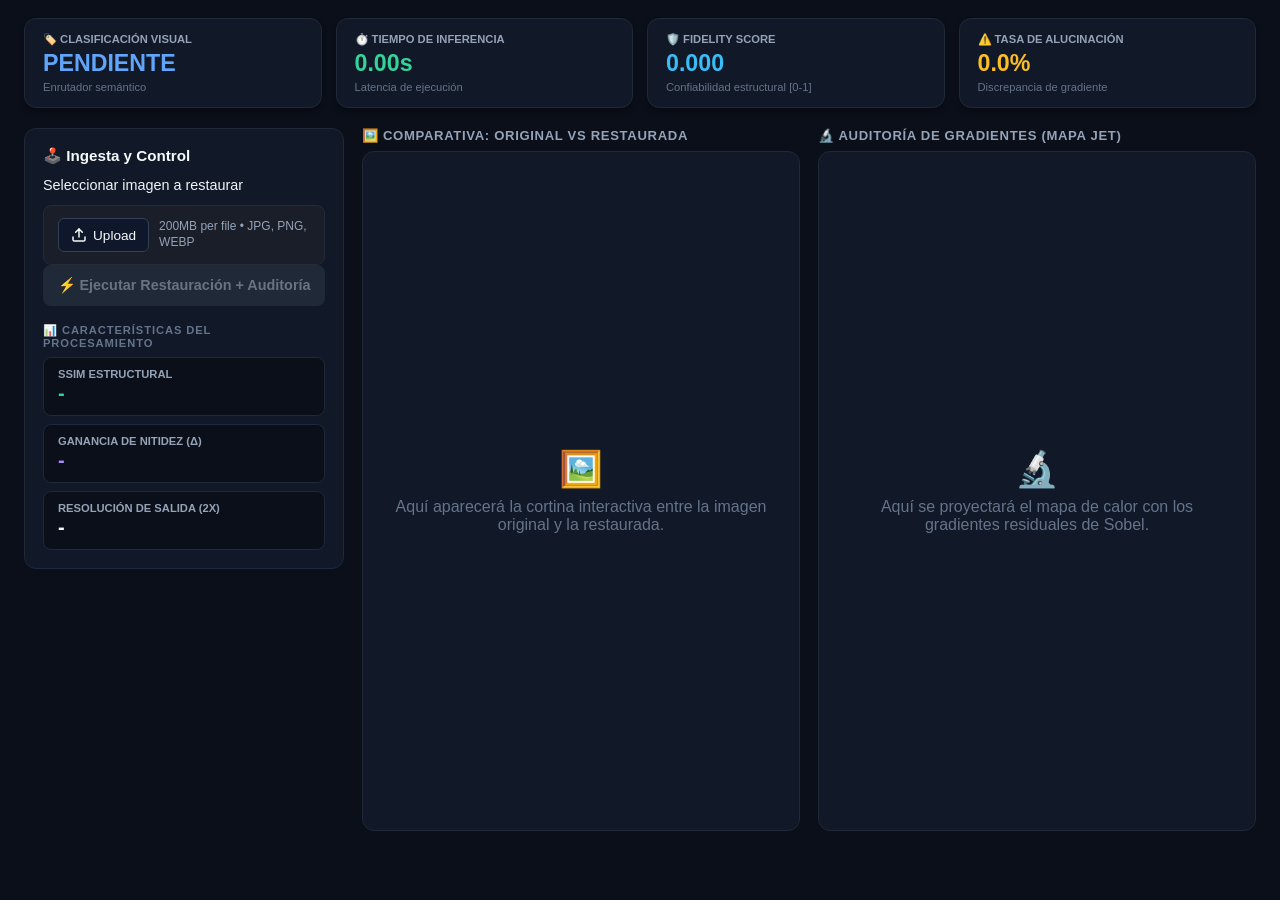
==== frontend/index.html @ 92081512 ""division app.py en frondent"" ====
<!DOCTYPE html>
<html lang="es">
<head>
  <meta charset="UTF-8">
  <meta name="viewport" content="width=device-width, initial-scale=1.0">
  <title>VisionRestore AI - Auditoría & Super-Resolución</title>
  <!-- Enlace a la hoja de estilos -->
  <link rel="stylesheet" href="css/style.css?v=3">
</head>
<body>
  <div class="app-container">
    <!-- Telemetría Superior -->
    <header class="telemetry-bar">
      <div class="metric-card">
        <span class="metric-label">🏷️ Clasificación Visual</span>
        <span class="metric-value text-blue" id="val-categoria">PENDIENTE</span>
        <span class="metric-sub">Enrutador semántico</span>
      </div>
      <div class="metric-card">
        <span class="metric-label">⏱️ Tiempo de Inferencia</span>
        <span class="metric-value text-green" id="val-latencia">0.00s</span>
        <span class="metric-sub">Latencia de ejecución</span>
      </div>
      <div class="metric-card">
        <span class="metric-label">🛡️ Fidelity Score</span>
        <span class="metric-value text-sky" id="val-fidelity">0.000</span>
        <span class="metric-sub">Confiabilidad estructural [0-1]</span>
      </div>
      <div class="metric-card">
        <span class="metric-label">⚠️ Tasa de Alucinación</span>
        <span class="metric-value text-amber" id="val-alucinacion">0.0%</span>
        <span class="metric-sub">Discrepancia de gradiente</span>
      </div>
    </header>

    <!-- Layout Principal: 3 Columnas -->
    <main class="main-layout">
      <!-- Columna 1: Ingesta y Controles -->
      <aside class="panel-controls">
        <h3>🕹️ Ingesta y Control</h3>
        
        <!-- Título superior del uploader -->
        <div class="uploader-title">Seleccionar imagen a restaurar</div>

        <!-- Tarjeta estilo Streamlit Uploader con Drag & Drop nativo -->
        <label for="file-input" class="streamlit-uploader" id="drop-zone">
          <input type="file" id="file-input" accept="image/png, image/jpeg, image/jpg, image/webp" style="display: none !important;">
          <div class="uploader-btn">
            <svg xmlns="http://www.w3.org/2000/svg" width="16" height="16" viewBox="0 0 24 24" fill="none" stroke="currentColor" stroke-width="2.2" stroke-linecap="round" stroke-linejoin="round">
              <path d="M21 15v4a2 2 0 0 1-2 2H5a2 2 0 0 1-2-2v-4"/>
              <polyline points="17 8 12 3 7 8"/>
              <line x1="12" y1="3" x2="12" y2="15"/>
            </svg>
            <span>Upload</span>
          </div>
          <span class="uploader-info">200MB per file • JPG, PNG, WEBP</span>
        </label>

        <!-- Información de archivo subido -->
        <div id="file-info" class="file-info hidden">
          <p id="info-name">📄 <b>Archivo:</b> -</p>
          <p id="info-res">📐 <b>Resolución:</b> -</p>
        </div>

        <button id="btn-process" class="btn-primary" disabled>
          ⚡ Ejecutar Restauración + Auditoría
        </button>

        <div class="section-title">📊 Características del Procesamiento</div>

        <div class="side-card">
          <span class="side-title">SSIM Estructural</span>
          <span class="side-val text-green" id="side-ssim">-</span>
        </div>
        <div class="side-card">
          <span class="side-title">Ganancia de Nitidez (Δ)</span>
          <span class="side-val text-purple" id="side-nitidez">-</span>
        </div>
        <div class="side-card">
          <span class="side-title">Resolución de Salida (2x)</span>
          <span class="side-val text-white" id="side-res">-</span>
        </div>

        <a id="btn-download" class="btn-secondary hidden" download="imagen_restaurada.png">
          📥 Descargar Imagen Restaurada
        </a>
      </aside>

      <!-- Columna 2: Comparador Deslizante Antes / Después -->
      <section class="viewer-panel">
        <h4>🖼️ Comparativa: Original vs Restaurada</h4>
        <div class="viewer-box comparison-container" id="slider-container">
          <div class="empty-state" id="empty-state-comp">
            <span>🖼️</span>
            <p>Aquí aparecerá la cortina interactiva entre la imagen original y la restaurada.</p>
          </div>
          
          <img id="img-after" class="comp-img comp-after hidden" alt="Restaurada">
          <div class="comp-before-wrapper hidden" id="before-wrapper">
            <img id="img-before" class="comp-img comp-before" alt="Original">
          </div>
          <input type="range" min="0" max="100" value="50" class="slider" id="comp-range">
          <div class="slider-divider hidden" id="slider-line"></div>
        </div>
      </section>

      <!-- Columna 3: Mapa de Calor de Gradientes -->
      <section class="viewer-panel">
        <h4>🔬 Auditoría de Gradientes (Mapa JET)</h4>
        <div class="viewer-box" id="heatmap-container">
          <div class="empty-state" id="empty-state-heat">
            <span>🔬</span>
            <p>Aquí se proyectará el mapa de calor con los gradientes residuales de Sobel.</p>
          </div>
          <img id="img-heatmap" class="heatmap-img hidden" alt="Heatmap JET">
          <p id="heat-caption" class="caption hidden">
            Residuos de Sobolev: Rojo/Amarillo = Modificaciones | Azul = Fidelidad Pura
          </p>
        </div>
      </section>
    </main>
  </div>

  <!-- Enlace al script JS -->
  <script src="js/app.js?v=3"></script>
</body>
</html>
---- frontend/css/style.css ----
* {
  box-sizing: border-box;
  margin: 0;
  padding: 0;
  font-family: -apple-system, BlinkMacSystemFont, "Segoe UI", Roboto, Helvetica, Arial, sans-serif;
}

body {
  background-color: #0b0f19;
  color: #e2e8f0;
  min-height: 100vh;
  padding: 18px 24px;
}

.app-container {
  max-width: 1750px;
  margin: 0 auto;
}

/* Barra Superior */
.telemetry-bar {
  display: grid;
  grid-template-columns: repeat(4, 1fr);
  gap: 14px;
  margin-bottom: 20px;
}

.metric-card {
  background: #111827;
  border: 1px solid #1f2937;
  border-radius: 12px;
  padding: 14px 18px;
  box-shadow: 0 4px 6px -1px rgba(0, 0, 0, 0.4);
}

.metric-label {
  font-size: 0.70rem;
  font-weight: 700;
  text-transform: uppercase;
  color: #94a3b8;
  display: block;
  margin-bottom: 4px;
}

.metric-value {
  font-size: 1.45rem;
  font-weight: 800;
  display: block;
}

.metric-sub {
  font-size: 0.70rem;
  color: #64748b;
  margin-top: 4px;
  display: block;
}

/* Colores de telemetría */
.text-blue { color: #60a5fa; }
.text-green { color: #34d399; }
.text-sky { color: #38bdf8; }
.text-amber { color: #fbbf24; }
.text-purple { color: #a78bfa; }
.text-white { color: #f8fafc; }

/* Grid principal */
.main-layout {
  display: grid;
  grid-template-columns: 320px 1.25fr 1.25fr;
  gap: 18px;
  align-items: start;
}

/* Panel Izquierdo */
.panel-controls {
  background: #111827;
  border: 1px solid #1f2937;
  border-radius: 12px;
  padding: 18px;
}

.panel-controls h3 {
  font-size: 0.95rem;
  color: #f8fafc;
  margin-bottom: 12px;
}

/* ---------------------------------------------------
   NUEVA ZONA DE UPLOAD (Estilo Streamlit horizontal)
--------------------------------------------------- */
.uploader-title {
  font-size: 0.90rem;
  color: #f1f5f9;
  font-weight: 500;
  margin-bottom: 12px;
}

.streamlit-uploader {
  display: flex;
  align-items: center;
  gap: 10px; /* Reducimos el hueco entre botón y texto */
  background-color: #1a1e28;
  border: 1px solid #232b3d;
  border-radius: 8px;
  padding: 12px 14px; /* Menos margen interno para dar más espacio al texto */
  cursor: pointer;
  transition: all 0.2s ease;
  user-select: none;
}

.streamlit-uploader:hover {
  background-color: #242936;
  border-color: #374461;
}

.streamlit-uploader.dragover {
  border-color: #ef4444;
  background-color: rgba(239, 68, 68, 0.08);
}

.uploader-btn {
  display: inline-flex;
  align-items: center;
  gap: 6px;
  background-color: #0f172a;
  color: #f8fafc;
  border: 1px solid #334155;
  border-radius: 6px;
  padding: 8px 12px; /* Botón ligeramente más compacto */
  font-size: 0.85rem;
  font-weight: 500;
  pointer-events: none;
  flex-shrink: 0; /* ¡Clave! Evita que el botón negro se deforme o aplaste */
}

.uploader-info {
  font-size: 0.75rem; /* Texto levemente más pequeño */
  color: #94a3b8;
  white-space: normal; /* ¡Clave! Permite que el texto salte de línea si la caja es muy angosta */
  line-height: 1.3; /* Separación de líneas agradable si se divide en dos */
  pointer-events: none;
}
/* --------------------------------------------------- */

/* Información de imagen seleccionada */
.file-info {
  background: #0b0f19;
  border: 1px solid #1f2937;
  border-radius: 8px;
  padding: 10px 12px;
  margin: 14px 0 10px 0;
  font-size: 0.78rem;
  color: #94a3b8;
  line-height: 1.5;
}

/* Botón principal */
.btn-primary {
  width: 100%;
  background: #ef4444;
  color: #fff;
  border: none;
  border-radius: 8px;
  padding: 12px;
  font-weight: 700;
  font-size: 0.90rem;
  cursor: pointer;
  transition: 0.2s;
}

.btn-primary:hover:not(:disabled) {
  background: #dc2626;
  box-shadow: 0 0 14px rgba(239, 68, 68, 0.4);
}

.btn-primary:disabled {
  background: #1f2937;
  color: #6b7280;
  cursor: not-allowed;
  box-shadow: none;
}

/* Botón de descarga */
.btn-secondary {
  display: block;
  text-align: center;
  width: 100%;
  background: #1f2937;
  color: #fff;
  text-decoration: none;
  border: 1px solid #374151;
  border-radius: 8px;
  padding: 10px;
  font-size: 0.85rem;
  font-weight: 600;
  margin-top: 14px;
}

.btn-secondary:hover {
  background: #374151;
}

.section-title {
  margin-top: 18px;
  margin-bottom: 8px;
  font-size: 0.70rem;
  font-weight: 700;
  text-transform: uppercase;
  color: #64748b;
  letter-spacing: 0.08em;
}

.side-card {
  background: #0b0f19;
  border: 1px solid #1f2937;
  border-radius: 8px;
  padding: 10px 14px;
  margin-top: 8px;
}

.side-title {
  font-size: 0.70rem;
  text-transform: uppercase;
  color: #94a3b8;
  font-weight: 700;
  display: block;
}

.side-val {
  font-size: 1.25rem;
  font-weight: 800;
  display: block;
  margin-top: 2px;
}

/* Visores */
.viewer-panel h4 {
  font-size: 0.82rem;
  text-transform: uppercase;
  color: #94a3b8;
  margin-bottom: 8px;
  letter-spacing: 0.05em;
}

.viewer-box {
  background: #111827;
  border: 1px solid #1f2937;
  border-radius: 12px;
  min-height: 540px;
  height: 680px;
  position: relative;
  overflow: hidden;
  display: flex;
  flex-direction: column;
  align-items: center;
  justify-content: center;
}

.empty-state {
  text-align: center;
  color: #64748b;
  padding: 24px;
}

.empty-state span {
  font-size: 2.2rem;
  display: block;
  margin-bottom: 8px;
}

/* Comparador Deslizante */
.comparison-container {
  position: relative;
  user-select: none;
}

.comp-img {
  width: 100%;
  height: 100%;
  object-fit: contain;
  position: absolute;
  top: 0;
  left: 0;
}

.comp-before-wrapper {
  position: absolute;
  top: 0;
  left: 0;
  width: 100% !important; /* Obliga a que la caja mida igual que la imagen de fondo */
  height: 100%;
  z-index: 2;
  /* Máscara de recorte inicial al 50% */
  clip-path: polygon(0 0, 50% 0, 50% 100%, 0 100%); 
}

.comp-before {
  width: 100%;
  height: 100%;
  object-fit: contain;
}

.slider-divider {
  position: absolute;
  top: 0;
  bottom: 0;
  left: 50%;
  width: 3px;
  background: #ef4444;
  z-index: 3;
  pointer-events: none;
  box-shadow: 0 0 10px rgba(239, 68, 68, 0.8);
}

.slider {
  position: absolute;
  top: 0;
  left: 0;
  width: 100%;
  height: 100%;
  opacity: 0;
  z-index: 4;
  cursor: ew-resize;
}

/* Heatmap */
.heatmap-img {
  width: 100%;
  height: calc(100% - 36px);
  object-fit: contain;
}

.caption {
  font-size: 0.72rem;
  color: #94a3b8;
  padding: 8px 12px;
  text-align: center;
}

.hidden {
  display: none !important;
}
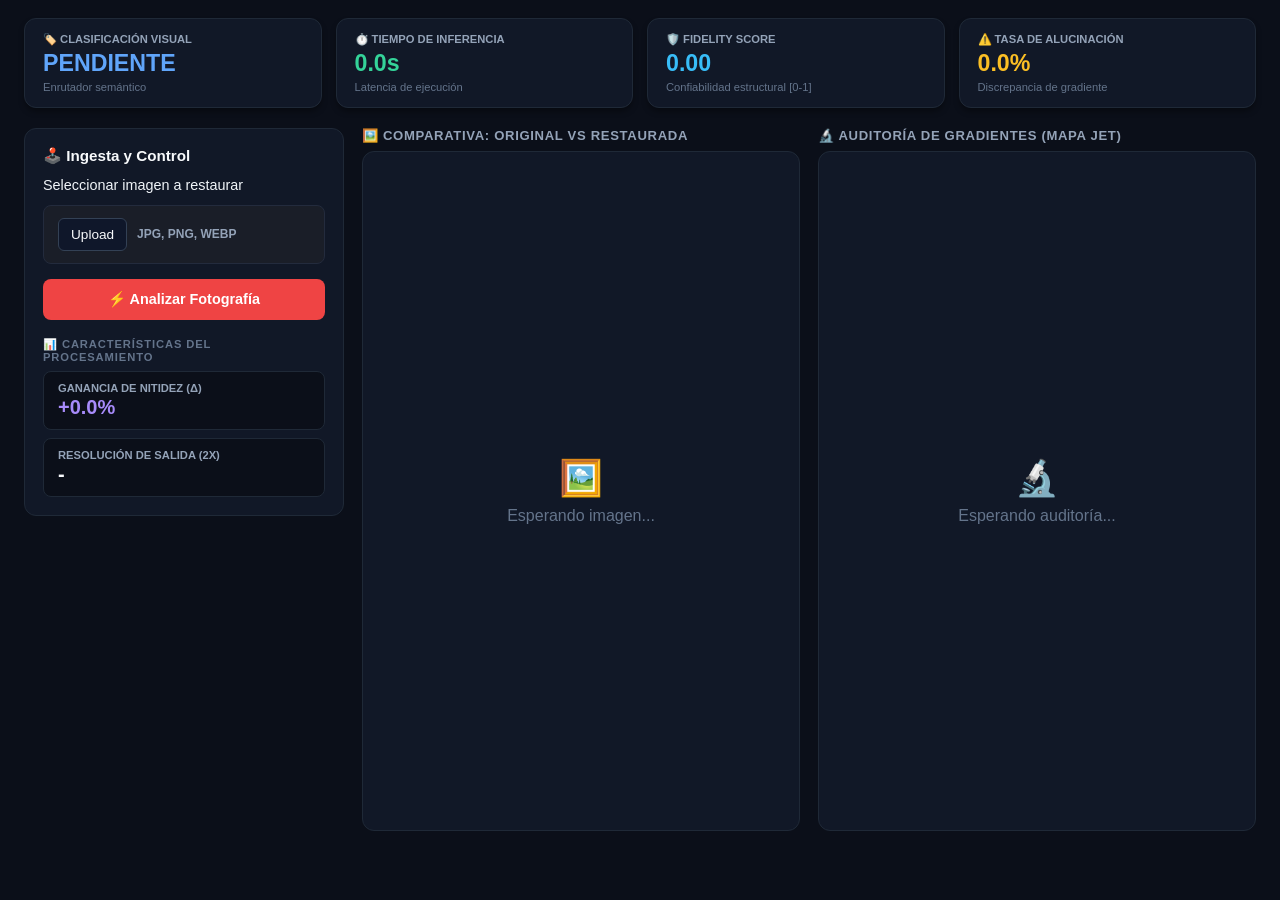
==== commit 249eb143: ""Mejora"" ====
--- a/frontend/index.html
+++ b/frontend/index.html
@@ -3,12 +3,12 @@
 <head>
   <meta charset="UTF-8">
   <meta name="viewport" content="width=device-width, initial-scale=1.0">
-  <title>VisionRestore AI - Auditoría & Super-Resolución</title>
-  <!-- Enlace a la hoja de estilos -->
-  <link rel="stylesheet" href="css/style.css?v=3">
+  <title>VisionRestore AI - Tesis</title>
+  <link rel="stylesheet" href="css/style.css">
 </head>
 <body>
   <div class="app-container">
+    
     <!-- Telemetría Superior -->
     <header class="telemetry-bar">
       <div class="metric-card">
@@ -18,12 +18,12 @@
       </div>
       <div class="metric-card">
         <span class="metric-label">⏱️ Tiempo de Inferencia</span>
-        <span class="metric-value text-green" id="val-latencia">0.00s</span>
+        <span class="metric-value text-green" id="val-latencia">0.0s</span>
         <span class="metric-sub">Latencia de ejecución</span>
       </div>
       <div class="metric-card">
         <span class="metric-label">🛡️ Fidelity Score</span>
-        <span class="metric-value text-sky" id="val-fidelity">0.000</span>
+        <span class="metric-value text-sky" id="val-fidelity">0.00</span>
         <span class="metric-sub">Confiabilidad estructural [0-1]</span>
       </div>
       <div class="metric-card">
@@ -33,95 +33,151 @@
       </div>
     </header>
 
-    <!-- Layout Principal: 3 Columnas -->
     <main class="main-layout">
-      <!-- Columna 1: Ingesta y Controles -->
+      <!-- PANEL IZQUIERDO: Controles -->
       <aside class="panel-controls">
         <h3>🕹️ Ingesta y Control</h3>
+        <div class="uploader-title">Seleccionar imagen a restaurar</div>
         
-        <!-- Título superior del uploader -->
-        <div class="uploader-title">Seleccionar imagen a restaurar</div>
+        <label for="image-upload" class="streamlit-uploader" id="drop-zone">
+          <input type="file" id="image-upload" accept="image/png, image/jpeg, image/jpg, image/webp" style="display: none;">
+          <div class="uploader-btn"><span>Upload</span></div>
+          <span class="uploader-info" id="file-name-display">JPG, PNG, WEBP</span>
+        </label>
+        
+        <button id="btn-analizar" class="btn-primary" style="margin-top: 15px;">⚡ Analizar Fotografía</button>
+        <p id="estado" style="color:#fbbf24; font-size:12px; margin-top:10px;"></p>
 
-        <!-- Tarjeta estilo Streamlit Uploader con Drag & Drop nativo -->
-        <label for="file-input" class="streamlit-uploader" id="drop-zone">
-          <input type="file" id="file-input" accept="image/png, image/jpeg, image/jpg, image/webp" style="display: none !important;">
-          <div class="uploader-btn">
-            <svg xmlns="http://www.w3.org/2000/svg" width="16" height="16" viewBox="0 0 24 24" fill="none" stroke="currentColor" stroke-width="2.2" stroke-linecap="round" stroke-linejoin="round">
-              <path d="M21 15v4a2 2 0 0 1-2 2H5a2 2 0 0 1-2-2v-4"/>
-              <polyline points="17 8 12 3 7 8"/>
-              <line x1="12" y1="3" x2="12" y2="15"/>
-            </svg>
-            <span>Upload</span>
-          </div>
-          <span class="uploader-info">200MB per file • JPG, PNG, WEBP</span>
-        </label>
+        <!-- MENU DOCUMENTOS -->
+        <div id="menu-texto" class="hidden">
+            <h4 style="color:#60a5fa; margin-top:20px;">📄 Herramientas de Documento</h4>
+            
+            <div class="side-card">
+                <label>
+                    <input type="radio" name="tool" value="Iluminación Irregular (Sauvola)"> 💡 Aclarar Fondo (Sauvola)
+                </label>
+                <div class="slider-box hidden">
+                    <p class="slider-label">Intensidad de limpieza</p>
+                    <input type="range" id="slider-sauvola" min="1" max="30" value="10">
+                </div>
+            </div>
 
-        <!-- Información de archivo subido -->
-        <div id="file-info" class="file-info hidden">
-          <p id="info-name">📄 <b>Archivo:</b> -</p>
-          <p id="info-res">📐 <b>Resolución:</b> -</p>
+            <div class="side-card">
+                <label>
+                    <input type="radio" name="tool" value="Trazos Desgastados (Top-Hat)"> ✍️ Trazos (Top-Hat)
+                </label>
+                <div class="slider-box hidden">
+                    <p class="slider-label">Grosor de la tinta</p>
+                    <input type="range" id="slider-tophat" min="1" max="5" value="2.5" step="0.1">
+                </div>
+            </div>
+
+            <div class="side-card">
+                <label>
+                    <input type="radio" name="tool" value="Eliminar Muaré de Pantalla (FFT 2D)"> 📺 Quitar Rayas (FFT)
+                </label>
+                <div class="slider-box hidden">
+                    <p class="slider-label">Protección de luz base</p>
+                    <input type="range" id="slider-fft" min="10" max="100" value="40">
+                </div>
+            </div>
         </div>
 
-        <button id="btn-process" class="btn-primary" disabled>
-          ⚡ Ejecutar Restauración + Auditoría
-        </button>
+        <!-- MENU ROSTROS -->
+        <div id="menu-rostro" class="hidden">
+            <h4 style="color:#f472b6; margin-top:20px;">👤 Herramientas de Retrato</h4>
+            
+            <div class="side-card">
+                <label>
+                    <input type="radio" name="tool" value="Super-Resolución (Solo YCbCr)"> 🔍 Mejorar Definición (HD)
+                </label>
+                <div class="slider-box hidden">
+                    <p class="slider-label">Nivel de contraste</p>
+                    <input type="range" id="slider-sr" min="1" max="5" value="1.5" step="0.1">
+                </div>
+            </div>
+
+            <div class="side-card">
+                <label>
+                    <input type="radio" name="tool" value="Trepidación (Deconvolución / Sharpening)"> 📳 Arreglar Foto Movida
+                </label>
+                <div class="slider-box hidden">
+                    <p class="slider-label">Fuerza del enfoque</p>
+                    <input type="range" id="slider-trep" min="0.1" max="1.0" value="0.7" step="0.05">
+                </div>
+            </div>
+
+            <div class="side-card">
+                <label>
+                    <input type="radio" name="tool" value="Ruido ISO Alto (No-Local Means)"> 🌌 Limpiar Lluvia o Grano
+                </label>
+                <div class="slider-box hidden">
+                    <p class="slider-label">Limpieza de grano</p>
+                    <input type="range" id="slider-iso" min="1" max="30" value="10">
+                </div>
+            </div>
+
+            <div class="side-card">
+                <label>
+                    <input type="radio" name="tool" value="Iluminación Nocturna (MSRCR / Retinex)"> 💡 Iluminar Foto Oscura
+                </label>
+                <div class="slider-box hidden">
+                    <p class="slider-label">Fuerza de iluminación</p>
+                    <input type="range" id="slider-noc" min="0.5" max="3.0" value="1.2" step="0.1">
+                </div>
+            </div>
+
+            <div class="side-card">
+                <label>
+                    <input type="radio" name="tool" value="Suavizado de Piel (Filtro Guiado)"> ✨ Suavizado Mágico Piel
+                </label>
+                <div class="slider-box hidden">
+                    <p class="slider-label">Nivel mágico</p>
+                    <input type="range" id="slider-piel" min="10" max="120" value="60">
+                </div>
+            </div>
+        </div>
+
+        <!-- Botón Fizzy de Descarga -->
+        <div id="download-wrap" class="fizzy-wrap hidden">
+           <input type="checkbox" id="fizzy-cb">
+           <label for="fizzy-cb" class="fizzy-label">
+               <a id="btn-download" href="#" download="restaurada.png" class="download-cover">
+                   <span class="txt">📥 Descargar Imagen</span>
+               </a>
+               <span class="tick">✓</span>
+               <div class="particles" id="particles-box"></div>
+           </label>
+        </div>
 
         <div class="section-title">📊 Características del Procesamiento</div>
-
-        <div class="side-card">
-          <span class="side-title">SSIM Estructural</span>
-          <span class="side-val text-green" id="side-ssim">-</span>
-        </div>
-        <div class="side-card">
-          <span class="side-title">Ganancia de Nitidez (Δ)</span>
-          <span class="side-val text-purple" id="side-nitidez">-</span>
-        </div>
-        <div class="side-card">
-          <span class="side-title">Resolución de Salida (2x)</span>
-          <span class="side-val text-white" id="side-res">-</span>
-        </div>
-
-        <a id="btn-download" class="btn-secondary hidden" download="imagen_restaurada.png">
-          📥 Descargar Imagen Restaurada
-        </a>
+        <div class="side-card"><span class="side-title">Ganancia de Nitidez (Δ)</span><span class="side-val text-purple" id="lbl-delta">+0.0%</span></div>
+        <div class="side-card"><span class="side-title">Resolución de Salida (2x)</span><span class="side-val text-white" id="lbl-res">-</span></div>
       </aside>
 
-      <!-- Columna 2: Comparador Deslizante Antes / Después -->
+      <!-- PANALES CENTRALES: Comparador y Heatmap -->
       <section class="viewer-panel">
         <h4>🖼️ Comparativa: Original vs Restaurada</h4>
-        <div class="viewer-box comparison-container" id="slider-container">
-          <div class="empty-state" id="empty-state-comp">
-            <span>🖼️</span>
-            <p>Aquí aparecerá la cortina interactiva entre la imagen original y la restaurada.</p>
+        <div class="viewer-box comparison-container">
+          <div class="empty-state" id="empty-comp"><span>🖼️</span><p>Esperando imagen...</p></div>
+          <img id="img-restaurada" class="comp-img comp-after hidden">
+          <div class="comp-before-wrapper hidden" id="before-wrapper">
+            <img id="img-original" class="comp-img comp-before">
           </div>
-          
-          <img id="img-after" class="comp-img comp-after hidden" alt="Restaurada">
-          <div class="comp-before-wrapper hidden" id="before-wrapper">
-            <img id="img-before" class="comp-img comp-before" alt="Original">
-          </div>
-          <input type="range" min="0" max="100" value="50" class="slider" id="comp-range">
-          <div class="slider-divider hidden" id="slider-line"></div>
+          <input type="range" min="0" max="100" value="50" class="slider hidden" id="comp-range">
         </div>
       </section>
 
-      <!-- Columna 3: Mapa de Calor de Gradientes -->
       <section class="viewer-panel">
         <h4>🔬 Auditoría de Gradientes (Mapa JET)</h4>
-        <div class="viewer-box" id="heatmap-container">
-          <div class="empty-state" id="empty-state-heat">
-            <span>🔬</span>
-            <p>Aquí se proyectará el mapa de calor con los gradientes residuales de Sobel.</p>
-          </div>
-          <img id="img-heatmap" class="heatmap-img hidden" alt="Heatmap JET">
-          <p id="heat-caption" class="caption hidden">
-            Residuos de Sobolev: Rojo/Amarillo = Modificaciones | Azul = Fidelidad Pura
-          </p>
+        <div class="viewer-box">
+          <div class="empty-state" id="empty-heat"><span>🔬</span><p>Esperando auditoría...</p></div>
+          <img id="img-heatmap" class="heatmap-img hidden">
         </div>
       </section>
+
     </main>
   </div>
-
-  <!-- Enlace al script JS -->
-  <script src="js/app.js?v=3"></script>
+  <script src="js/app.js"></script>
 </body>
 </html>
--- a/frontend/css/style.css
+++ b/frontend/css/style.css
@@ -339,4 +339,24 @@
 
 .hidden {
   display: none !important;
-}+}
+
+/* Utilidades y Menús JS */
+.hidden { display: none !important; }
+.slider-box { margin-top: 10px; padding: 10px; background: rgba(0,0,0,0.2); border-radius: 6px; }
+.slider-label { font-size: 11px; color: #cbd5e1; margin-bottom: 5px; text-transform: uppercase; }
+input[type="range"] { width: 100%; cursor: ew-resize; }
+input[type="radio"] { margin-right: 8px; cursor: pointer; }
+label { font-size: 13px; font-weight: 600; cursor: pointer; display: flex; align-items: center; }
+
+/* Boton Fizzy Nativo */
+.fizzy-wrap { display: flex; justify-content: center; align-items: center; margin-top: 25px; position: relative; height: 70px; }
+.fizzy-wrap input { display: none; }
+.fizzy-label { display: flex; align-items: center; justify-content: center; width: 100%; height: 50px; border: 2px solid #3b82f6; border-radius: 8px; color: #e2e8f0; font-weight: 700; font-size: 14px; cursor: pointer; position: relative; transition: all 0.3s ease; background: #1f2937; }
+.fizzy-label:hover { background: #3b82f6; color: #ffffff; box-shadow: 0 10px 20px -10px rgba(59, 130, 246, 0.5); }
+.fizzy-wrap input:checked ~ .fizzy-label { width: 50px; background: transparent; border-color: transparent; border-radius:50px; color: transparent; pointer-events: none; margin: 0 auto;}
+.download-cover { position: absolute; width: 100%; height: 100%; top: 0; left: 0; display: flex; align-items: center; justify-content: center; text-decoration: none; color: inherit; z-index: 10; border-radius: 8px; }
+.fizzy-wrap input:checked ~ .fizzy-label .download-cover .txt { display: none; }
+.tick { position: absolute; opacity: 0; font-size: 24px; color: #34d399; transform: scale(0); transition: all 0.3s ease; z-index: 1; }
+.fizzy-wrap input:checked ~ .fizzy-label .tick { opacity: 1; transform: scale(1) rotate(360deg); transition-delay: 0.2s; }
+.spots { position: absolute; width: 6px; height: 6px; border-radius: 50%; background: #3b82f6; opacity: 0; left: 50%; top: 50%; margin-left: -3px; margin-top: -3px; pointer-events: none; z-index: 0; }
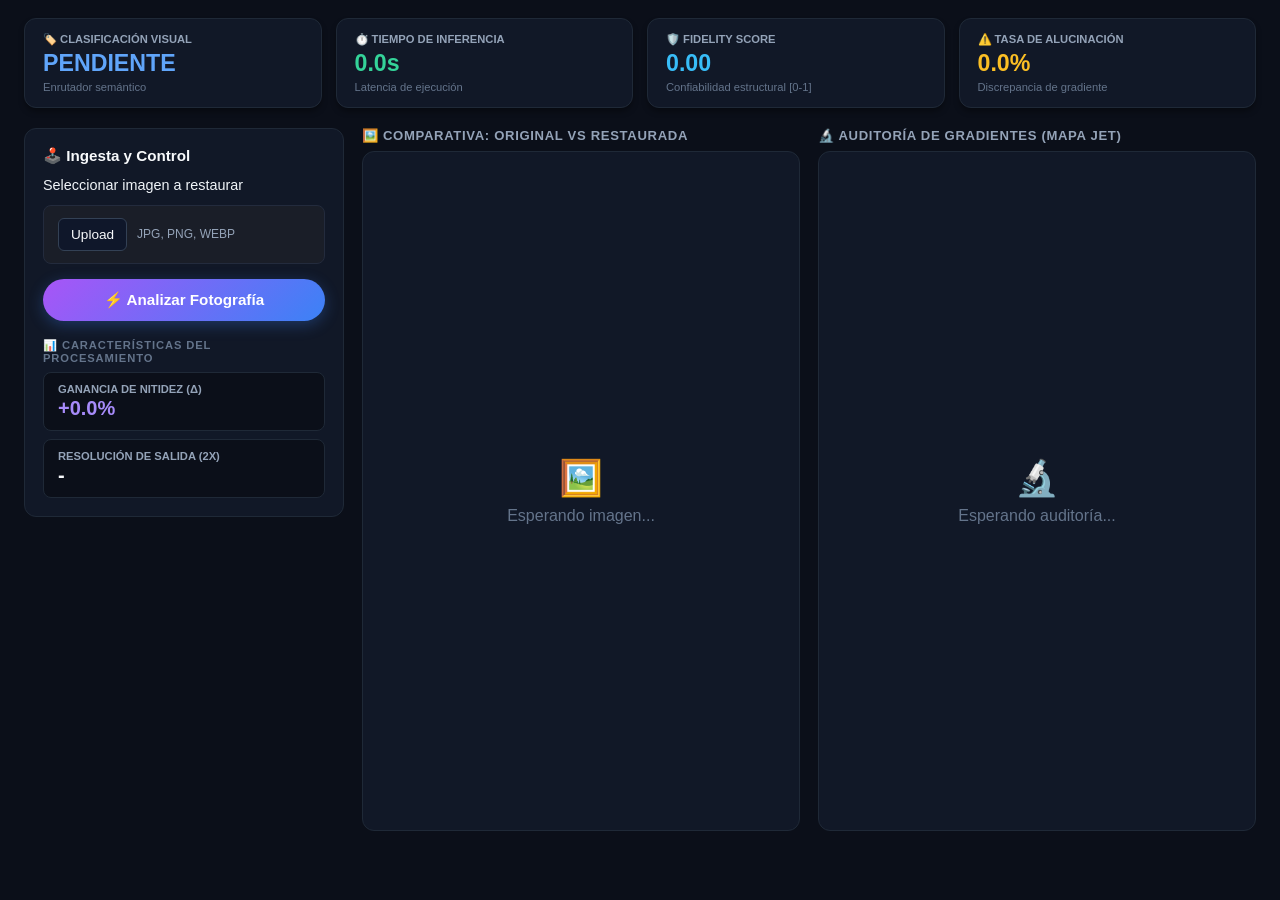
==== commit c5263d07: ""Mejora Actualizada"" ====
--- a/frontend/index.html
+++ b/frontend/index.html
@@ -11,26 +11,10 @@
     
     <!-- Telemetría Superior -->
     <header class="telemetry-bar">
-      <div class="metric-card">
-        <span class="metric-label">🏷️ Clasificación Visual</span>
-        <span class="metric-value text-blue" id="val-categoria">PENDIENTE</span>
-        <span class="metric-sub">Enrutador semántico</span>
-      </div>
-      <div class="metric-card">
-        <span class="metric-label">⏱️ Tiempo de Inferencia</span>
-        <span class="metric-value text-green" id="val-latencia">0.0s</span>
-        <span class="metric-sub">Latencia de ejecución</span>
-      </div>
-      <div class="metric-card">
-        <span class="metric-label">🛡️ Fidelity Score</span>
-        <span class="metric-value text-sky" id="val-fidelity">0.00</span>
-        <span class="metric-sub">Confiabilidad estructural [0-1]</span>
-      </div>
-      <div class="metric-card">
-        <span class="metric-label">⚠️ Tasa de Alucinación</span>
-        <span class="metric-value text-amber" id="val-alucinacion">0.0%</span>
-        <span class="metric-sub">Discrepancia de gradiente</span>
-      </div>
+      <div class="metric-card"><span class="metric-label">🏷️ Clasificación Visual</span><span class="metric-value text-blue" id="val-categoria">PENDIENTE</span><span class="metric-sub">Enrutador semántico</span></div>
+      <div class="metric-card"><span class="metric-label">⏱️ Tiempo de Inferencia</span><span class="metric-value text-green" id="val-latencia">0.0s</span><span class="metric-sub">Latencia de ejecución</span></div>
+      <div class="metric-card"><span class="metric-label">🛡️ Fidelity Score</span><span class="metric-value text-sky" id="val-fidelity">0.00</span><span class="metric-sub">Confiabilidad estructural [0-1]</span></div>
+      <div class="metric-card"><span class="metric-label">⚠️ Tasa de Alucinación</span><span class="metric-value text-amber" id="val-alucinacion">0.0%</span><span class="metric-sub">Discrepancia de gradiente</span></div>
     </header>
 
     <main class="main-layout">
@@ -48,106 +32,128 @@
         <button id="btn-analizar" class="btn-primary" style="margin-top: 15px;">⚡ Analizar Fotografía</button>
         <p id="estado" style="color:#fbbf24; font-size:12px; margin-top:10px;"></p>
 
-        <!-- MENU DOCUMENTOS -->
+        <!-- Toggle Modo Acumulativo -->
+        <div id="general-options" class="hidden general-options-card">
+            <div>
+                <strong>🔗 Modo Acumulativo</strong>
+                <span>Aplica filtros uno sobre otro.</span>
+            </div>
+            <label class="switch"><input type="checkbox" id="toggle-acumular"><span class="slider-toggle"></span></label>
+        </div>
+
+        <!-- ========================================== -->
+        <!-- MENÚ DINÁMICO: DOCUMENTOS -->
+        <!-- ========================================== -->
         <div id="menu-texto" class="hidden">
-            <h4 style="color:#60a5fa; margin-top:20px;">📄 Herramientas de Documento</h4>
+            <h4 class="menu-title">📄 Herramientas de Documento</h4>
             
-            <div class="side-card">
-                <label>
-                    <input type="radio" name="tool" value="Iluminación Irregular (Sauvola)"> 💡 Aclarar Fondo (Sauvola)
+            <div class="tool-card">
+                <label for="t-sauvola" class="tool-text">
+                    <strong>💡 Aclarar Fondo y Sombras</strong>
+                    <span>Separa el texto del fondo con iluminación irregular.</span>
                 </label>
-                <div class="slider-box hidden">
-                    <p class="slider-label">Intensidad de limpieza</p>
-                    <input type="range" id="slider-sauvola" min="1" max="30" value="10">
-                </div>
+                <label class="switch"><input type="checkbox" id="t-sauvola" class="tool-toggle" value="Iluminación Irregular (Sauvola)" data-slider="slider-sauvola"><span class="slider-toggle"></span></label>
+            </div>
+            <div class="slider-box hidden" id="slider-sauvola">
+                <p class="slider-label">Intensidad de limpieza</p>
+                <input type="range" min="1" max="30" value="10">
             </div>
 
-            <div class="side-card">
-                <label>
-                    <input type="radio" name="tool" value="Trazos Desgastados (Top-Hat)"> ✍️ Trazos (Top-Hat)
+            <div class="tool-card">
+                <label for="t-tophat" class="tool-text">
+                    <strong>✍️ Remarcar Letras Borrosas</strong>
+                    <span>Rescata trazos finos empastados o gastados.</span>
                 </label>
-                <div class="slider-box hidden">
-                    <p class="slider-label">Grosor de la tinta</p>
-                    <input type="range" id="slider-tophat" min="1" max="5" value="2.5" step="0.1">
-                </div>
+                <label class="switch"><input type="checkbox" id="t-tophat" class="tool-toggle" value="Trazos Desgastados (Top-Hat)" data-slider="slider-tophat"><span class="slider-toggle"></span></label>
+            </div>
+            <div class="slider-box hidden" id="slider-tophat">
+                <p class="slider-label">Grosor de la tinta</p>
+                <input type="range" min="1" max="5" value="2.5" step="0.1">
             </div>
 
-            <div class="side-card">
-                <label>
-                    <input type="radio" name="tool" value="Eliminar Muaré de Pantalla (FFT 2D)"> 📺 Quitar Rayas (FFT)
+            <div class="tool-card">
+                <label for="t-fft" class="tool-text">
+                    <strong>📺 Quitar Rayas de Pantalla</strong>
+                    <span>Elimina el efecto muaré de monitores.</span>
                 </label>
-                <div class="slider-box hidden">
-                    <p class="slider-label">Protección de luz base</p>
-                    <input type="range" id="slider-fft" min="10" max="100" value="40">
-                </div>
+                <label class="switch"><input type="checkbox" id="t-fft" class="tool-toggle" value="Eliminar Muaré de Pantalla (FFT 2D)" data-slider="slider-fft"><span class="slider-toggle"></span></label>
+            </div>
+            <div class="slider-box hidden" id="slider-fft">
+                <p class="slider-label">Protección de luz base</p>
+                <input type="range" min="10" max="100" value="40">
             </div>
         </div>
 
-        <!-- MENU ROSTROS -->
+        <!-- ========================================== -->
+        <!-- MENÚ DINÁMICO: ROSTROS -->
+        <!-- ========================================== -->
         <div id="menu-rostro" class="hidden">
-            <h4 style="color:#f472b6; margin-top:20px;">👤 Herramientas de Retrato</h4>
+            <h4 class="menu-title">👤 Herramientas de Retrato</h4>
             
-            <div class="side-card">
-                <label>
-                    <input type="radio" name="tool" value="Super-Resolución (Solo YCbCr)"> 🔍 Mejorar Definición (HD)
+            <div class="tool-card">
+                <label for="r-sr" class="tool-text">
+                    <strong>🔍 Mejorar Definición (HD)</strong>
+                    <span>Amplía la captura mejorando definición.</span>
                 </label>
-                <div class="slider-box hidden">
-                    <p class="slider-label">Nivel de contraste</p>
-                    <input type="range" id="slider-sr" min="1" max="5" value="1.5" step="0.1">
-                </div>
+                <label class="switch"><input type="checkbox" id="r-sr" class="tool-toggle" value="Super-Resolución (Solo YCbCr)" data-slider="slider-sr"><span class="slider-toggle"></span></label>
+            </div>
+            <div class="slider-box hidden" id="slider-sr">
+                <p class="slider-label">Nivel de contraste</p>
+                <input type="range" min="1" max="5" value="1.5" step="0.1">
             </div>
 
-            <div class="side-card">
-                <label>
-                    <input type="radio" name="tool" value="Trepidación (Deconvolución / Sharpening)"> 📳 Arreglar Foto Movida
+            <div class="tool-card">
+                <label for="r-trep" class="tool-text">
+                    <strong>📳 Arreglar Foto Movida</strong>
+                    <span>Corrige ligero desenfoque (trepidación).</span>
                 </label>
-                <div class="slider-box hidden">
-                    <p class="slider-label">Fuerza del enfoque</p>
-                    <input type="range" id="slider-trep" min="0.1" max="1.0" value="0.7" step="0.05">
-                </div>
+                <label class="switch"><input type="checkbox" id="r-trep" class="tool-toggle" value="Trepidación (Deconvolución / Sharpening)" data-slider="slider-trep"><span class="slider-toggle"></span></label>
+            </div>
+            <div class="slider-box hidden" id="slider-trep">
+                <p class="slider-label">Fuerza del enfoque</p>
+                <input type="range" min="0.1" max="1.0" value="0.7" step="0.05">
             </div>
 
-            <div class="side-card">
-                <label>
-                    <input type="radio" name="tool" value="Ruido ISO Alto (No-Local Means)"> 🌌 Limpiar Lluvia o Grano
+            <div class="tool-card">
+                <label for="r-iso" class="tool-text">
+                    <strong>🌌 Limpiar Lluvia o Grano</strong>
+                    <span>Elimina grano nocturno (ISO alto).</span>
                 </label>
-                <div class="slider-box hidden">
-                    <p class="slider-label">Limpieza de grano</p>
-                    <input type="range" id="slider-iso" min="1" max="30" value="10">
-                </div>
+                <label class="switch"><input type="checkbox" id="r-iso" class="tool-toggle" value="Ruido ISO Alto (No-Local Means)" data-slider="slider-iso"><span class="slider-toggle"></span></label>
+            </div>
+            <div class="slider-box hidden" id="slider-iso">
+                <p class="slider-label">Limpieza de grano</p>
+                <input type="range" min="1" max="30" value="10">
             </div>
 
-            <div class="side-card">
-                <label>
-                    <input type="radio" name="tool" value="Iluminación Nocturna (MSRCR / Retinex)"> 💡 Iluminar Foto Oscura
+            <div class="tool-card">
+                <label for="r-noc" class="tool-text">
+                    <strong>💡 Iluminar Foto Oscura</strong>
+                    <span>Aclara sombras pronunciadas.</span>
                 </label>
-                <div class="slider-box hidden">
-                    <p class="slider-label">Fuerza de iluminación</p>
-                    <input type="range" id="slider-noc" min="0.5" max="3.0" value="1.2" step="0.1">
-                </div>
+                <label class="switch"><input type="checkbox" id="r-noc" class="tool-toggle" value="Iluminación Nocturna (MSRCR / Retinex)" data-slider="slider-noc"><span class="slider-toggle"></span></label>
+            </div>
+            <div class="slider-box hidden" id="slider-noc">
+                <p class="slider-label">Fuerza de iluminación</p>
+                <input type="range" min="0.5" max="3.0" value="1.2" step="0.1">
             </div>
 
-            <div class="side-card">
-                <label>
-                    <input type="radio" name="tool" value="Suavizado de Piel (Filtro Guiado)"> ✨ Suavizado Mágico Piel
+            <div class="tool-card">
+                <label for="r-piel" class="tool-text">
+                    <strong>✨ Suavizado Mágico Piel</strong>
+                    <span>Suavizado estético protegiendo bordes.</span>
                 </label>
-                <div class="slider-box hidden">
-                    <p class="slider-label">Nivel mágico</p>
-                    <input type="range" id="slider-piel" min="10" max="120" value="60">
-                </div>
+                <label class="switch"><input type="checkbox" id="r-piel" class="tool-toggle" value="Suavizado de Piel (Filtro Guiado)" data-slider="slider-piel"><span class="slider-toggle"></span></label>
+            </div>
+            <div class="slider-box hidden" id="slider-piel">
+                <p class="slider-label">Nivel mágico</p>
+                <input type="range" min="10" max="120" value="60">
             </div>
         </div>
 
-        <!-- Botón Fizzy de Descarga -->
         <div id="download-wrap" class="fizzy-wrap hidden">
            <input type="checkbox" id="fizzy-cb">
-           <label for="fizzy-cb" class="fizzy-label">
-               <a id="btn-download" href="#" download="restaurada.png" class="download-cover">
-                   <span class="txt">📥 Descargar Imagen</span>
-               </a>
-               <span class="tick">✓</span>
-               <div class="particles" id="particles-box"></div>
-           </label>
+           <label for="fizzy-cb" class="fizzy-label"><a id="btn-download" href="#" download="restaurada.png" class="download-cover"><span class="txt">📥 Descargar Imagen</span></a><span class="tick">✓</span><div class="particles" id="particles-box"></div></label>
         </div>
 
         <div class="section-title">📊 Características del Procesamiento</div>
@@ -155,7 +161,7 @@
         <div class="side-card"><span class="side-title">Resolución de Salida (2x)</span><span class="side-val text-white" id="lbl-res">-</span></div>
       </aside>
 
-      <!-- PANALES CENTRALES: Comparador y Heatmap -->
+      <!-- PANELES CENTRALES -->
       <section class="viewer-panel">
         <h4>🖼️ Comparativa: Original vs Restaurada</h4>
         <div class="viewer-box comparison-container">
--- a/frontend/css/style.css
+++ b/frontend/css/style.css
@@ -1,3 +1,6 @@
+/* ==========================================
+   Configuración Base
+========================================== */
 * {
   box-sizing: border-box;
   margin: 0;
@@ -17,7 +20,9 @@
   margin: 0 auto;
 }
 
-/* Barra Superior */
+/* ==========================================
+   Métricas y Telemetría
+========================================== */
 .telemetry-bar {
   display: grid;
   grid-template-columns: repeat(4, 1fr);
@@ -55,7 +60,6 @@
   display: block;
 }
 
-/* Colores de telemetría */
 .text-blue { color: #60a5fa; }
 .text-green { color: #34d399; }
 .text-sky { color: #38bdf8; }
@@ -63,12 +67,19 @@
 .text-purple { color: #a78bfa; }
 .text-white { color: #f8fafc; }
 
-/* Grid principal */
+/* ==========================================
+   Grid principal y Paneles
+========================================== */
 .main-layout {
   display: grid;
   grid-template-columns: 320px 1.25fr 1.25fr;
   gap: 18px;
   align-items: start;
+}
+
+.viewer-panel {
+  min-width: 0; /* ¡CRÍTICO! Evita que Grid explote con fotos gigantes */
+  width: 100%;
 }
 
 /* Panel Izquierdo */
@@ -77,6 +88,7 @@
   border: 1px solid #1f2937;
   border-radius: 12px;
   padding: 18px;
+  min-width: 0;
 }
 
 .panel-controls h3 {
@@ -85,9 +97,9 @@
   margin-bottom: 12px;
 }
 
-/* ---------------------------------------------------
-   NUEVA ZONA DE UPLOAD (Estilo Streamlit horizontal)
---------------------------------------------------- */
+/* ==========================================
+   Zona Uploader y Botones
+========================================== */
 .uploader-title {
   font-size: 0.90rem;
   color: #f1f5f9;
@@ -98,11 +110,11 @@
 .streamlit-uploader {
   display: flex;
   align-items: center;
-  gap: 10px; /* Reducimos el hueco entre botón y texto */
+  gap: 10px;
   background-color: #1a1e28;
   border: 1px solid #232b3d;
   border-radius: 8px;
-  padding: 12px 14px; /* Menos margen interno para dar más espacio al texto */
+  padding: 12px 14px;
   cursor: pointer;
   transition: all 0.2s ease;
   user-select: none;
@@ -114,8 +126,8 @@
 }
 
 .streamlit-uploader.dragover {
-  border-color: #ef4444;
-  background-color: rgba(239, 68, 68, 0.08);
+  border-color: #3b82f6;
+  background-color: rgba(59, 130, 246, 0.08);
 }
 
 .uploader-btn {
@@ -126,80 +138,56 @@
   color: #f8fafc;
   border: 1px solid #334155;
   border-radius: 6px;
-  padding: 8px 12px; /* Botón ligeramente más compacto */
+  padding: 8px 12px;
   font-size: 0.85rem;
   font-weight: 500;
   pointer-events: none;
-  flex-shrink: 0; /* ¡Clave! Evita que el botón negro se deforme o aplaste */
+  flex-shrink: 0;
 }
 
 .uploader-info {
-  font-size: 0.75rem; /* Texto levemente más pequeño */
+  font-size: 0.75rem;
   color: #94a3b8;
-  white-space: normal; /* ¡Clave! Permite que el texto salte de línea si la caja es muy angosta */
-  line-height: 1.3; /* Separación de líneas agradable si se divide en dos */
+  white-space: normal;
+  line-height: 1.3;
   pointer-events: none;
 }
-/* --------------------------------------------------- */
-
-/* Información de imagen seleccionada */
-.file-info {
-  background: #0b0f19;
-  border: 1px solid #1f2937;
-  border-radius: 8px;
-  padding: 10px 12px;
-  margin: 14px 0 10px 0;
-  font-size: 0.78rem;
-  color: #94a3b8;
-  line-height: 1.5;
-}
-
-/* Botón principal */
+
+/* Botón principal Píldora Gradiente */
 .btn-primary {
   width: 100%;
-  background: #ef4444;
-  color: #fff;
+  background: linear-gradient(135deg, #a855f7 0%, #3b82f6 100%);
+  color: #ffffff !important;
   border: none;
-  border-radius: 8px;
-  padding: 12px;
+  border-radius: 50px;
+  padding: 12px 20px;
   font-weight: 700;
-  font-size: 0.90rem;
+  font-size: 0.95rem;
   cursor: pointer;
-  transition: 0.2s;
+  transition: all 0.3s ease;
+  display: flex;
+  justify-content: center;
+  align-items: center;
+  box-shadow: 0 4px 15px rgba(59, 130, 246, 0.3);
 }
 
 .btn-primary:hover:not(:disabled) {
-  background: #dc2626;
-  box-shadow: 0 0 14px rgba(239, 68, 68, 0.4);
+  transform: translateY(-2px);
+  box-shadow: 0 6px 20px rgba(59, 130, 246, 0.5);
+  background: linear-gradient(135deg, #9333ea 0%, #2563eb 100%);
 }
 
 .btn-primary:disabled {
   background: #1f2937;
-  color: #6b7280;
+  color: #6b7280 !important;
   cursor: not-allowed;
   box-shadow: none;
-}
-
-/* Botón de descarga */
-.btn-secondary {
-  display: block;
-  text-align: center;
-  width: 100%;
-  background: #1f2937;
-  color: #fff;
-  text-decoration: none;
-  border: 1px solid #374151;
-  border-radius: 8px;
-  padding: 10px;
-  font-size: 0.85rem;
-  font-weight: 600;
-  margin-top: 14px;
-}
-
-.btn-secondary:hover {
-  background: #374151;
-}
-
+  transform: none;
+}
+
+/* ==========================================
+   Tarjetas de Características
+========================================== */
 .section-title {
   margin-top: 18px;
   margin-bottom: 8px;
@@ -233,7 +221,9 @@
   margin-top: 2px;
 }
 
-/* Visores */
+/* ==========================================
+   Visores Centrales (Imágenes PDI)
+========================================== */
 .viewer-panel h4 {
   font-size: 0.82rem;
   text-transform: uppercase;
@@ -254,6 +244,7 @@
   flex-direction: column;
   align-items: center;
   justify-content: center;
+  width: 100%;
 }
 
 .empty-state {
@@ -268,36 +259,35 @@
   margin-bottom: 8px;
 }
 
-/* Comparador Deslizante */
+/* BLINDAJE DE IMÁGENES PARA QUE NO ROMPAN EL CONTENEDOR */
+.comp-img, .heatmap-img {
+  width: 100% !important;
+  height: 100% !important;
+  max-width: 100% !important;
+  max-height: 100% !important;
+  object-fit: contain !important;
+  position: absolute !important;
+  top: 0 !important;
+  left: 0 !important;
+  bottom: 0 !important;
+  right: 0 !important;
+  margin: auto !important;
+}
+
 .comparison-container {
   position: relative;
   user-select: none;
 }
 
-.comp-img {
-  width: 100%;
-  height: 100%;
-  object-fit: contain;
-  position: absolute;
-  top: 0;
-  left: 0;
-}
-
 .comp-before-wrapper {
-  position: absolute;
-  top: 0;
-  left: 0;
-  width: 100% !important; /* Obliga a que la caja mida igual que la imagen de fondo */
-  height: 100%;
+  position: absolute !important;
+  top: 0 !important;
+  left: 0 !important;
+  width: 100% !important;
+  height: 100% !important;
   z-index: 2;
-  /* Máscara de recorte inicial al 50% */
   clip-path: polygon(0 0, 50% 0, 50% 100%, 0 100%); 
-}
-
-.comp-before {
-  width: 100%;
-  height: 100%;
-  object-fit: contain;
+  overflow: hidden;
 }
 
 .slider-divider {
@@ -323,33 +313,163 @@
   cursor: ew-resize;
 }
 
-/* Heatmap */
-.heatmap-img {
-  width: 100%;
-  height: calc(100% - 36px);
-  object-fit: contain;
-}
-
-.caption {
-  font-size: 0.72rem;
-  color: #94a3b8;
-  padding: 8px 12px;
-  text-align: center;
-}
-
-.hidden {
-  display: none !important;
-}
-
-/* Utilidades y Menús JS */
+/* ==========================================
+   ESTILOS DE MENÚS Y TARJETAS (Píldora Gradiente)
+========================================== */
 .hidden { display: none !important; }
-.slider-box { margin-top: 10px; padding: 10px; background: rgba(0,0,0,0.2); border-radius: 6px; }
-.slider-label { font-size: 11px; color: #cbd5e1; margin-bottom: 5px; text-transform: uppercase; }
-input[type="range"] { width: 100%; cursor: ew-resize; }
-input[type="radio"] { margin-right: 8px; cursor: pointer; }
-label { font-size: 13px; font-weight: 600; cursor: pointer; display: flex; align-items: center; }
-
-/* Boton Fizzy Nativo */
+
+.menu-title {
+    color: #cbd5e1;
+    margin-top: 24px;
+    margin-bottom: 12px;
+    font-size: 0.85rem;
+    text-transform: uppercase;
+    letter-spacing: 0.05em;
+}
+
+/* Opciones Generales (Modo Acumulativo) */
+.general-options-card {
+    display: flex;
+    justify-content: space-between;
+    align-items: center;
+    padding: 12px 16px;
+    background-color: #1e293b;
+    border: 1px solid #334155;
+    border-radius: 10px;
+    margin-top: 20px;
+}
+.general-options-card strong { color: #f8fafc; font-size: 0.85rem; display: block; margin-bottom: 3px;}
+.general-options-card span { color: #94a3b8; font-size: 0.72rem; }
+
+/* Tarjetas de Herramientas (Estilo Botón) */
+.tool-card { 
+    display: flex; 
+    justify-content: space-between; 
+    align-items: center; 
+    padding: 14px 18px; 
+    background-color: #111827; 
+    border: 1px solid #1f2937;
+    border-radius: 12px; 
+    margin-top: 10px;
+    transition: all 0.3s ease;
+}
+
+.tool-card:hover {
+    background-color: #1e293b;
+    border-color: #3b82f6;
+}
+
+/* ESTADO ACTIVO: Se vuelve como el botón de Analizar */
+.tool-card.active-tool {
+    background: linear-gradient(135deg, #a855f7 0%, #3b82f6 100%);
+    border-color: transparent;
+    box-shadow: 0 4px 15px rgba(59, 130, 246, 0.3);
+}
+
+.tool-text { 
+    flex: 1; 
+    padding-right: 15px;
+    cursor: pointer; /* Indica que se puede clickear */
+}
+
+.tool-text strong { 
+    display: block; 
+    font-size: 0.85rem; 
+    color: #e2e8f0; 
+    margin-bottom: 4px;
+    transition: color 0.3s;
+}
+
+.tool-text span { 
+    display: block; 
+    font-size: 0.72rem; 
+    color: #94a3b8; 
+    line-height: 1.3;
+    transition: color 0.3s;
+}
+
+/* Textos blancos cuando la tarjeta está activa */
+.tool-card.active-tool .tool-text strong,
+.tool-card.active-tool .tool-text span {
+    color: #ffffff;
+}
+
+/* El Interruptor (Estilo nativo Streamlit) */
+.switch { 
+    position: relative; 
+    display: inline-block; 
+    width: 38px; 
+    height: 20px; 
+    flex-shrink: 0;
+}
+.switch input { 
+    opacity: 0; 
+    width: 0; 
+    height: 0; 
+}
+.slider-toggle { 
+    position: absolute; 
+    cursor: pointer; 
+    top: 0; left: 0; right: 0; bottom: 0; 
+    background-color: #374151; 
+    transition: .3s; 
+    border-radius: 20px; 
+}
+.slider-toggle:before { 
+    position: absolute; 
+    content: ""; 
+    height: 14px; 
+    width: 14px; 
+    left: 3px; 
+    bottom: 3px; 
+    background-color: white; 
+    transition: .3s; 
+    border-radius: 50%; 
+}
+input:checked + .slider-toggle { 
+    background-color: #ff4b4b; /* Coral de Streamlit */
+}
+input:checked + .slider-toggle:before { 
+    transform: translateX(18px); 
+}
+
+/* Adaptar el toggle si la tarjeta está activa (Fondo Degradado) */
+.tool-card.active-tool .slider-toggle {
+    background-color: rgba(255, 255, 255, 0.3);
+}
+.tool-card.active-tool input:checked + .slider-toggle {
+    background-color: #ffffff;
+}
+.tool-card.active-tool input:checked + .slider-toggle:before {
+    background-color: #3b82f6; /* El círculo se vuelve azul */
+}
+
+/* El Control Deslizante (Slider Nativo) */
+.slider-box { 
+    margin-top: -4px; 
+    margin-bottom: 12px;
+    padding: 12px 18px 18px 18px; 
+    background: #0f172a; 
+    border: 1px solid #1e293b;
+    border-top: none;
+    border-radius: 0 0 12px 12px; 
+}
+.slider-label { 
+    font-size: 0.70rem; 
+    color: #cbd5e1; 
+    margin-bottom: 10px; 
+    text-transform: uppercase; 
+    font-weight: 600;
+}
+input[type="range"] { 
+    width: 100%; 
+    cursor: ew-resize; 
+    accent-color: #3b82f6; 
+}
+
+/* ==========================================
+   BOTÓN DE DESCARGA (Fizzy CSS Puro)
+========================================== */
 .fizzy-wrap { display: flex; justify-content: center; align-items: center; margin-top: 25px; position: relative; height: 70px; }
 .fizzy-wrap input { display: none; }
 .fizzy-label { display: flex; align-items: center; justify-content: center; width: 100%; height: 50px; border: 2px solid #3b82f6; border-radius: 8px; color: #e2e8f0; font-weight: 700; font-size: 14px; cursor: pointer; position: relative; transition: all 0.3s ease; background: #1f2937; }
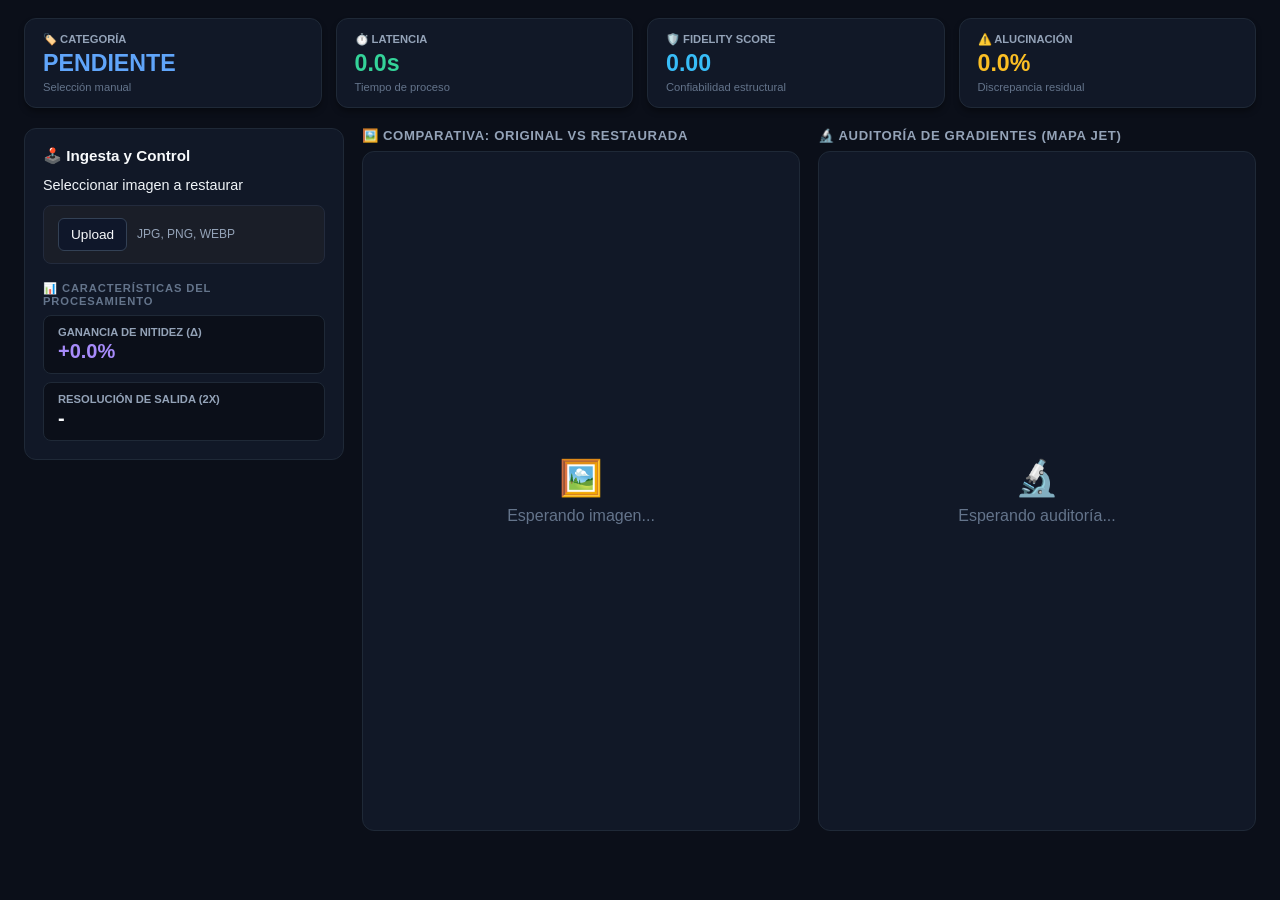
==== commit ab002d0a: ""Version Final V1"" ====
--- a/frontend/index.html
+++ b/frontend/index.html
@@ -4,21 +4,21 @@
   <meta charset="UTF-8">
   <meta name="viewport" content="width=device-width, initial-scale=1.0">
   <title>VisionRestore AI - Tesis</title>
-  <link rel="stylesheet" href="css/style.css">
+  <link rel="stylesheet" href="style.css">
 </head>
 <body>
   <div class="app-container">
     
     <!-- Telemetría Superior -->
     <header class="telemetry-bar">
-      <div class="metric-card"><span class="metric-label">🏷️ Clasificación Visual</span><span class="metric-value text-blue" id="val-categoria">PENDIENTE</span><span class="metric-sub">Enrutador semántico</span></div>
-      <div class="metric-card"><span class="metric-label">⏱️ Tiempo de Inferencia</span><span class="metric-value text-green" id="val-latencia">0.0s</span><span class="metric-sub">Latencia de ejecución</span></div>
-      <div class="metric-card"><span class="metric-label">🛡️ Fidelity Score</span><span class="metric-value text-sky" id="val-fidelity">0.00</span><span class="metric-sub">Confiabilidad estructural [0-1]</span></div>
-      <div class="metric-card"><span class="metric-label">⚠️ Tasa de Alucinación</span><span class="metric-value text-amber" id="val-alucinacion">0.0%</span><span class="metric-sub">Discrepancia de gradiente</span></div>
+      <div class="metric-card"><span class="metric-label">🏷️ Categoría</span><span class="metric-value text-blue" id="val-categoria">PENDIENTE</span><span class="metric-sub">Selección manual</span></div>
+      <div class="metric-card"><span class="metric-label">⏱️ Latencia</span><span class="metric-value text-green" id="val-latencia">0.0s</span><span class="metric-sub">Tiempo de proceso</span></div>
+      <div class="metric-card"><span class="metric-label">🛡️ Fidelity Score</span><span class="metric-value text-sky" id="val-fidelity">0.00</span><span class="metric-sub">Confiabilidad estructural</span></div>
+      <div class="metric-card"><span class="metric-label">⚠️ Alucinación</span><span class="metric-value text-amber" id="val-alucinacion">0.0%</span><span class="metric-sub">Discrepancia residual</span></div>
     </header>
 
     <main class="main-layout">
-      <!-- PANEL IZQUIERDO: Controles -->
+      <!-- PANEL IZQUIERDO -->
       <aside class="panel-controls">
         <h3>🕹️ Ingesta y Control</h3>
         <div class="uploader-title">Seleccionar imagen a restaurar</div>
@@ -29,8 +29,12 @@
           <span class="uploader-info" id="file-name-display">JPG, PNG, WEBP</span>
         </label>
         
-        <button id="btn-analizar" class="btn-primary" style="margin-top: 15px;">⚡ Analizar Fotografía</button>
-        <p id="estado" style="color:#fbbf24; font-size:12px; margin-top:10px;"></p>
+        <!-- Botones de Selección Manual (Reemplazo total de Gemini) -->
+        <div id="category-selector" class="hidden" style="margin-top: 15px; display: flex; gap: 10px;">
+            <button class="btn-category" data-cat="texto">📄 Documento</button>
+            <button class="btn-category" data-cat="rostro">👤 Retrato</button>
+        </div>
+        <p id="estado" style="color:#34d399; font-size:12px; margin-top:10px;"></p>
 
         <!-- Toggle Modo Acumulativo -->
         <div id="general-options" class="hidden general-options-card">
@@ -41,16 +45,14 @@
             <label class="switch"><input type="checkbox" id="toggle-acumular"><span class="slider-toggle"></span></label>
         </div>
 
-        <!-- ========================================== -->
-        <!-- MENÚ DINÁMICO: DOCUMENTOS -->
-        <!-- ========================================== -->
+        <!-- MENÚ DOCUMENTOS -->
         <div id="menu-texto" class="hidden">
             <h4 class="menu-title">📄 Herramientas de Documento</h4>
             
             <div class="tool-card">
                 <label for="t-sauvola" class="tool-text">
                     <strong>💡 Aclarar Fondo y Sombras</strong>
-                    <span>Separa el texto del fondo con iluminación irregular.</span>
+                    <span>Separa texto del fondo.</span>
                 </label>
                 <label class="switch"><input type="checkbox" id="t-sauvola" class="tool-toggle" value="Iluminación Irregular (Sauvola)" data-slider="slider-sauvola"><span class="slider-toggle"></span></label>
             </div>
@@ -62,7 +64,7 @@
             <div class="tool-card">
                 <label for="t-tophat" class="tool-text">
                     <strong>✍️ Remarcar Letras Borrosas</strong>
-                    <span>Rescata trazos finos empastados o gastados.</span>
+                    <span>Rescata trazos finos empastados.</span>
                 </label>
                 <label class="switch"><input type="checkbox" id="t-tophat" class="tool-toggle" value="Trazos Desgastados (Top-Hat)" data-slider="slider-tophat"><span class="slider-toggle"></span></label>
             </div>
@@ -74,7 +76,7 @@
             <div class="tool-card">
                 <label for="t-fft" class="tool-text">
                     <strong>📺 Quitar Rayas de Pantalla</strong>
-                    <span>Elimina el efecto muaré de monitores.</span>
+                    <span>Elimina efecto muaré de monitores.</span>
                 </label>
                 <label class="switch"><input type="checkbox" id="t-fft" class="tool-toggle" value="Eliminar Muaré de Pantalla (FFT 2D)" data-slider="slider-fft"><span class="slider-toggle"></span></label>
             </div>
@@ -84,16 +86,14 @@
             </div>
         </div>
 
-        <!-- ========================================== -->
-        <!-- MENÚ DINÁMICO: ROSTROS -->
-        <!-- ========================================== -->
+        <!-- MENÚ ROSTROS -->
         <div id="menu-rostro" class="hidden">
             <h4 class="menu-title">👤 Herramientas de Retrato</h4>
             
             <div class="tool-card">
                 <label for="r-sr" class="tool-text">
                     <strong>🔍 Mejorar Definición (HD)</strong>
-                    <span>Amplía la captura mejorando definición.</span>
+                    <span>Amplía captura mejorando definición.</span>
                 </label>
                 <label class="switch"><input type="checkbox" id="r-sr" class="tool-toggle" value="Super-Resolución (Solo YCbCr)" data-slider="slider-sr"><span class="slider-toggle"></span></label>
             </div>
@@ -105,7 +105,7 @@
             <div class="tool-card">
                 <label for="r-trep" class="tool-text">
                     <strong>📳 Arreglar Foto Movida</strong>
-                    <span>Corrige ligero desenfoque (trepidación).</span>
+                    <span>Corrige trepidación.</span>
                 </label>
                 <label class="switch"><input type="checkbox" id="r-trep" class="tool-toggle" value="Trepidación (Deconvolución / Sharpening)" data-slider="slider-trep"><span class="slider-toggle"></span></label>
             </div>
@@ -117,7 +117,7 @@
             <div class="tool-card">
                 <label for="r-iso" class="tool-text">
                     <strong>🌌 Limpiar Lluvia o Grano</strong>
-                    <span>Elimina grano nocturno (ISO alto).</span>
+                    <span>Elimina grano ISO alto.</span>
                 </label>
                 <label class="switch"><input type="checkbox" id="r-iso" class="tool-toggle" value="Ruido ISO Alto (No-Local Means)" data-slider="slider-iso"><span class="slider-toggle"></span></label>
             </div>
@@ -141,7 +141,7 @@
             <div class="tool-card">
                 <label for="r-piel" class="tool-text">
                     <strong>✨ Suavizado Mágico Piel</strong>
-                    <span>Suavizado estético protegiendo bordes.</span>
+                    <span>Suaviza protegiendo bordes.</span>
                 </label>
                 <label class="switch"><input type="checkbox" id="r-piel" class="tool-toggle" value="Suavizado de Piel (Filtro Guiado)" data-slider="slider-piel"><span class="slider-toggle"></span></label>
             </div>
@@ -180,10 +180,11 @@
           <div class="empty-state" id="empty-heat"><span>🔬</span><p>Esperando auditoría...</p></div>
           <img id="img-heatmap" class="heatmap-img hidden">
         </div>
+        <!-- Botón para ejecutar la auditoría de forma manual y ahorrar recursos -->
+        <button id="btn-auditar" class="btn-primary hidden" style="margin-top: 10px;">🔍 Auditar Gradientes</button>
       </section>
-
     </main>
   </div>
-  <script src="js/app.js"></script>
+  <script src="app.js"></script>
 </body>
 </html>
--- a/frontend/style.css
+++ b/frontend/style.css
@@ -0,0 +1,503 @@
+/* ==========================================
+   Configuración Base
+========================================== */
+* {
+  box-sizing: border-box;
+  margin: 0;
+  padding: 0;
+  font-family: -apple-system, BlinkMacSystemFont, "Segoe UI", Roboto, Helvetica, Arial, sans-serif;
+}
+
+body {
+  background-color: #0b0f19;
+  color: #e2e8f0;
+  min-height: 100vh;
+  padding: 18px 24px;
+}
+
+.app-container {
+  max-width: 1750px;
+  margin: 0 auto;
+}
+
+/* ==========================================
+   Métricas y Telemetría
+========================================== */
+.telemetry-bar {
+  display: grid;
+  grid-template-columns: repeat(4, 1fr);
+  gap: 14px;
+  margin-bottom: 20px;
+}
+
+.metric-card {
+  background: #111827;
+  border: 1px solid #1f2937;
+  border-radius: 12px;
+  padding: 14px 18px;
+  box-shadow: 0 4px 6px -1px rgba(0, 0, 0, 0.4);
+}
+
+.metric-label {
+  font-size: 0.70rem;
+  font-weight: 700;
+  text-transform: uppercase;
+  color: #94a3b8;
+  display: block;
+  margin-bottom: 4px;
+}
+
+.metric-value {
+  font-size: 1.45rem;
+  font-weight: 800;
+  display: block;
+}
+
+.metric-sub {
+  font-size: 0.70rem;
+  color: #64748b;
+  margin-top: 4px;
+  display: block;
+}
+
+.text-blue { color: #60a5fa; }
+.text-green { color: #34d399; }
+.text-sky { color: #38bdf8; }
+.text-amber { color: #fbbf24; }
+.text-purple { color: #a78bfa; }
+.text-white { color: #f8fafc; }
+
+/* ==========================================
+   Grid principal y Paneles
+========================================== */
+.main-layout {
+  display: grid;
+  grid-template-columns: 320px 1.25fr 1.25fr;
+  gap: 18px;
+  align-items: start;
+}
+
+.viewer-panel {
+  min-width: 0; /* ¡CRÍTICO! Evita que Grid explote con fotos gigantes */
+  width: 100%;
+}
+
+/* Panel Izquierdo */
+.panel-controls {
+  background: #111827;
+  border: 1px solid #1f2937;
+  border-radius: 12px;
+  padding: 18px;
+  min-width: 0;
+}
+
+.panel-controls h3 {
+  font-size: 0.95rem;
+  color: #f8fafc;
+  margin-bottom: 12px;
+}
+
+/* ==========================================
+   Zona Uploader y Botones
+========================================== */
+.uploader-title {
+  font-size: 0.90rem;
+  color: #f1f5f9;
+  font-weight: 500;
+  margin-bottom: 12px;
+}
+
+.streamlit-uploader {
+  display: flex;
+  align-items: center;
+  gap: 10px;
+  background-color: #1a1e28;
+  border: 1px solid #232b3d;
+  border-radius: 8px;
+  padding: 12px 14px;
+  cursor: pointer;
+  transition: all 0.2s ease;
+  user-select: none;
+}
+
+.streamlit-uploader:hover {
+  background-color: #242936;
+  border-color: #374461;
+}
+
+.streamlit-uploader.dragover {
+  border-color: #3b82f6;
+  background-color: rgba(59, 130, 246, 0.08);
+}
+
+.uploader-btn {
+  display: inline-flex;
+  align-items: center;
+  gap: 6px;
+  background-color: #0f172a;
+  color: #f8fafc;
+  border: 1px solid #334155;
+  border-radius: 6px;
+  padding: 8px 12px;
+  font-size: 0.85rem;
+  font-weight: 500;
+  pointer-events: none;
+  flex-shrink: 0;
+}
+
+.uploader-info {
+  font-size: 0.75rem;
+  color: #94a3b8;
+  white-space: normal;
+  line-height: 1.3;
+  pointer-events: none;
+}
+
+/* Botón principal Píldora Gradiente */
+.btn-primary {
+  width: 100%;
+  background: linear-gradient(135deg, #a855f7 0%, #3b82f6 100%);
+  color: #ffffff !important;
+  border: none;
+  border-radius: 50px;
+  padding: 12px 20px;
+  font-weight: 700;
+  font-size: 0.95rem;
+  cursor: pointer;
+  transition: all 0.3s ease;
+  display: flex;
+  justify-content: center;
+  align-items: center;
+  box-shadow: 0 4px 15px rgba(59, 130, 246, 0.3);
+}
+
+.btn-primary:hover:not(:disabled) {
+  transform: translateY(-2px);
+  box-shadow: 0 6px 20px rgba(59, 130, 246, 0.5);
+  background: linear-gradient(135deg, #9333ea 0%, #2563eb 100%);
+}
+
+.btn-primary:disabled {
+  background: #1f2937;
+  color: #6b7280 !important;
+  cursor: not-allowed;
+  box-shadow: none;
+  transform: none;
+}
+
+/* ==========================================
+   Tarjetas de Características
+========================================== */
+.section-title {
+  margin-top: 18px;
+  margin-bottom: 8px;
+  font-size: 0.70rem;
+  font-weight: 700;
+  text-transform: uppercase;
+  color: #64748b;
+  letter-spacing: 0.08em;
+}
+
+.side-card {
+  background: #0b0f19;
+  border: 1px solid #1f2937;
+  border-radius: 8px;
+  padding: 10px 14px;
+  margin-top: 8px;
+}
+
+.side-title {
+  font-size: 0.70rem;
+  text-transform: uppercase;
+  color: #94a3b8;
+  font-weight: 700;
+  display: block;
+}
+
+.side-val {
+  font-size: 1.25rem;
+  font-weight: 800;
+  display: block;
+  margin-top: 2px;
+}
+
+/* ==========================================
+   Visores Centrales (Imágenes PDI)
+========================================== */
+.viewer-panel h4 {
+  font-size: 0.82rem;
+  text-transform: uppercase;
+  color: #94a3b8;
+  margin-bottom: 8px;
+  letter-spacing: 0.05em;
+}
+
+.viewer-box {
+  background: #111827;
+  border: 1px solid #1f2937;
+  border-radius: 12px;
+  min-height: 540px;
+  height: 680px;
+  position: relative;
+  overflow: hidden;
+  display: flex;
+  flex-direction: column;
+  align-items: center;
+  justify-content: center;
+  width: 100%;
+}
+
+.empty-state {
+  text-align: center;
+  color: #64748b;
+  padding: 24px;
+}
+
+.empty-state span {
+  font-size: 2.2rem;
+  display: block;
+  margin-bottom: 8px;
+}
+
+/* BLINDAJE DE IMÁGENES PARA QUE NO ROMPAN EL CONTENEDOR */
+.comp-img, .heatmap-img {
+  width: 100% !important;
+  height: 100% !important;
+  max-width: 100% !important;
+  max-height: 100% !important;
+  object-fit: contain !important;
+  position: absolute !important;
+  top: 0 !important;
+  left: 0 !important;
+  bottom: 0 !important;
+  right: 0 !important;
+  margin: auto !important;
+}
+
+.comparison-container {
+  position: relative;
+  user-select: none;
+}
+
+.comp-before-wrapper {
+  position: absolute !important;
+  top: 0 !important;
+  left: 0 !important;
+  width: 100% !important;
+  height: 100% !important;
+  z-index: 2;
+  clip-path: polygon(0 0, 50% 0, 50% 100%, 0 100%); 
+  overflow: hidden;
+}
+
+.slider-divider {
+  position: absolute;
+  top: 0;
+  bottom: 0;
+  left: 50%;
+  width: 3px;
+  background: #ef4444;
+  z-index: 3;
+  pointer-events: none;
+  box-shadow: 0 0 10px rgba(239, 68, 68, 0.8);
+}
+
+.slider {
+  position: absolute;
+  top: 0;
+  left: 0;
+  width: 100%;
+  height: 100%;
+  opacity: 0;
+  z-index: 4;
+  cursor: ew-resize;
+}
+
+/* ==========================================
+   ESTILOS DE MENÚS Y TARJETAS (Píldora Gradiente)
+========================================== */
+.hidden { display: none !important; }
+
+.menu-title {
+    color: #cbd5e1;
+    margin-top: 24px;
+    margin-bottom: 12px;
+    font-size: 0.85rem;
+    text-transform: uppercase;
+    letter-spacing: 0.05em;
+}
+
+/* Opciones Generales (Modo Acumulativo) */
+.general-options-card {
+    display: flex;
+    justify-content: space-between;
+    align-items: center;
+    padding: 12px 16px;
+    background-color: #1e293b;
+    border: 1px solid #334155;
+    border-radius: 10px;
+    margin-top: 20px;
+}
+.general-options-card strong { color: #f8fafc; font-size: 0.85rem; display: block; margin-bottom: 3px;}
+.general-options-card span { color: #94a3b8; font-size: 0.72rem; }
+
+/* Tarjetas de Herramientas (Estilo Botón) */
+.tool-card { 
+    display: flex; 
+    justify-content: space-between; 
+    align-items: center; 
+    padding: 14px 18px; 
+    background-color: #111827; 
+    border: 1px solid #1f2937;
+    border-radius: 12px; 
+    margin-top: 10px;
+    transition: all 0.3s ease;
+}
+
+.tool-card:hover {
+    background-color: #1e293b;
+    border-color: #3b82f6;
+}
+
+/* ESTADO ACTIVO: Se vuelve como el botón de Analizar */
+.tool-card.active-tool {
+    background: linear-gradient(135deg, #a855f7 0%, #3b82f6 100%);
+    border-color: transparent;
+    box-shadow: 0 4px 15px rgba(59, 130, 246, 0.3);
+}
+
+.tool-text { 
+    flex: 1; 
+    padding-right: 15px;
+    cursor: pointer; /* Indica que se puede clickear */
+}
+
+.tool-text strong { 
+    display: block; 
+    font-size: 0.85rem; 
+    color: #e2e8f0; 
+    margin-bottom: 4px;
+    transition: color 0.3s;
+}
+
+.tool-text span { 
+    display: block; 
+    font-size: 0.72rem; 
+    color: #94a3b8; 
+    line-height: 1.3;
+    transition: color 0.3s;
+}
+
+/* Textos blancos cuando la tarjeta está activa */
+.tool-card.active-tool .tool-text strong,
+.tool-card.active-tool .tool-text span {
+    color: #ffffff;
+}
+
+/* El Interruptor (Estilo nativo Streamlit) */
+.switch { 
+    position: relative; 
+    display: inline-block; 
+    width: 38px; 
+    height: 20px; 
+    flex-shrink: 0;
+}
+.switch input { 
+    opacity: 0; 
+    width: 0; 
+    height: 0; 
+}
+.slider-toggle { 
+    position: absolute; 
+    cursor: pointer; 
+    top: 0; left: 0; right: 0; bottom: 0; 
+    background-color: #374151; 
+    transition: .3s; 
+    border-radius: 20px; 
+}
+.slider-toggle:before { 
+    position: absolute; 
+    content: ""; 
+    height: 14px; 
+    width: 14px; 
+    left: 3px; 
+    bottom: 3px; 
+    background-color: white; 
+    transition: .3s; 
+    border-radius: 50%; 
+}
+input:checked + .slider-toggle { 
+    background-color: #ff4b4b; /* Coral de Streamlit */
+}
+input:checked + .slider-toggle:before { 
+    transform: translateX(18px); 
+}
+
+/* Adaptar el toggle si la tarjeta está activa (Fondo Degradado) */
+.tool-card.active-tool .slider-toggle {
+    background-color: rgba(255, 255, 255, 0.3);
+}
+.tool-card.active-tool input:checked + .slider-toggle {
+    background-color: #ffffff;
+}
+.tool-card.active-tool input:checked + .slider-toggle:before {
+    background-color: #3b82f6; /* El círculo se vuelve azul */
+}
+
+/* El Control Deslizante (Slider Nativo) */
+.slider-box { 
+    margin-top: -4px; 
+    margin-bottom: 12px;
+    padding: 12px 18px 18px 18px; 
+    background: #0f172a; 
+    border: 1px solid #1e293b;
+    border-top: none;
+    border-radius: 0 0 12px 12px; 
+}
+.slider-label { 
+    font-size: 0.70rem; 
+    color: #cbd5e1; 
+    margin-bottom: 10px; 
+    text-transform: uppercase; 
+    font-weight: 600;
+}
+input[type="range"] { 
+    width: 100%; 
+    cursor: ew-resize; 
+    accent-color: #3b82f6; 
+}
+
+/* ==========================================
+   BOTÓN DE DESCARGA (Fizzy CSS Puro)
+========================================== */
+.fizzy-wrap { display: flex; justify-content: center; align-items: center; margin-top: 25px; position: relative; height: 70px; }
+.fizzy-wrap input { display: none; }
+.fizzy-label { display: flex; align-items: center; justify-content: center; width: 100%; height: 50px; border: 2px solid #3b82f6; border-radius: 8px; color: #e2e8f0; font-weight: 700; font-size: 14px; cursor: pointer; position: relative; transition: all 0.3s ease; background: #1f2937; }
+.fizzy-label:hover { background: #3b82f6; color: #ffffff; box-shadow: 0 10px 20px -10px rgba(59, 130, 246, 0.5); }
+.fizzy-wrap input:checked ~ .fizzy-label { width: 50px; background: transparent; border-color: transparent; border-radius:50px; color: transparent; pointer-events: none; margin: 0 auto;}
+.download-cover { position: absolute; width: 100%; height: 100%; top: 0; left: 0; display: flex; align-items: center; justify-content: center; text-decoration: none; color: inherit; z-index: 10; border-radius: 8px; }
+.fizzy-wrap input:checked ~ .fizzy-label .download-cover .txt { display: none; }
+.tick { position: absolute; opacity: 0; font-size: 24px; color: #34d399; transform: scale(0); transition: all 0.3s ease; z-index: 1; }
+.fizzy-wrap input:checked ~ .fizzy-label .tick { opacity: 1; transform: scale(1) rotate(360deg); transition-delay: 0.2s; }
+.spots { position: absolute; width: 6px; height: 6px; border-radius: 50%; background: #3b82f6; opacity: 0; left: 50%; top: 50%; margin-left: -3px; margin-top: -3px; pointer-events: none; z-index: 0; }
+
+/* Botones de Selección de Categoría */
+.btn-category {
+    flex: 1;
+    background-color: #1e293b;
+    color: #94a3b8;
+    border: 1px solid #334155;
+    border-radius: 8px;
+    padding: 10px;
+    font-weight: 600;
+    font-size: 0.85rem;
+    cursor: pointer;
+    transition: all 0.2s ease;
+}
+.btn-category:hover { background-color: #2a3b52; color: #e2e8f0; }
+.btn-category.active-cat {
+    background-color: #3b82f6;
+    color: #ffffff;
+    border-color: #3b82f6;
+    box-shadow: 0 4px 10px rgba(59, 130, 246, 0.3);
+}
